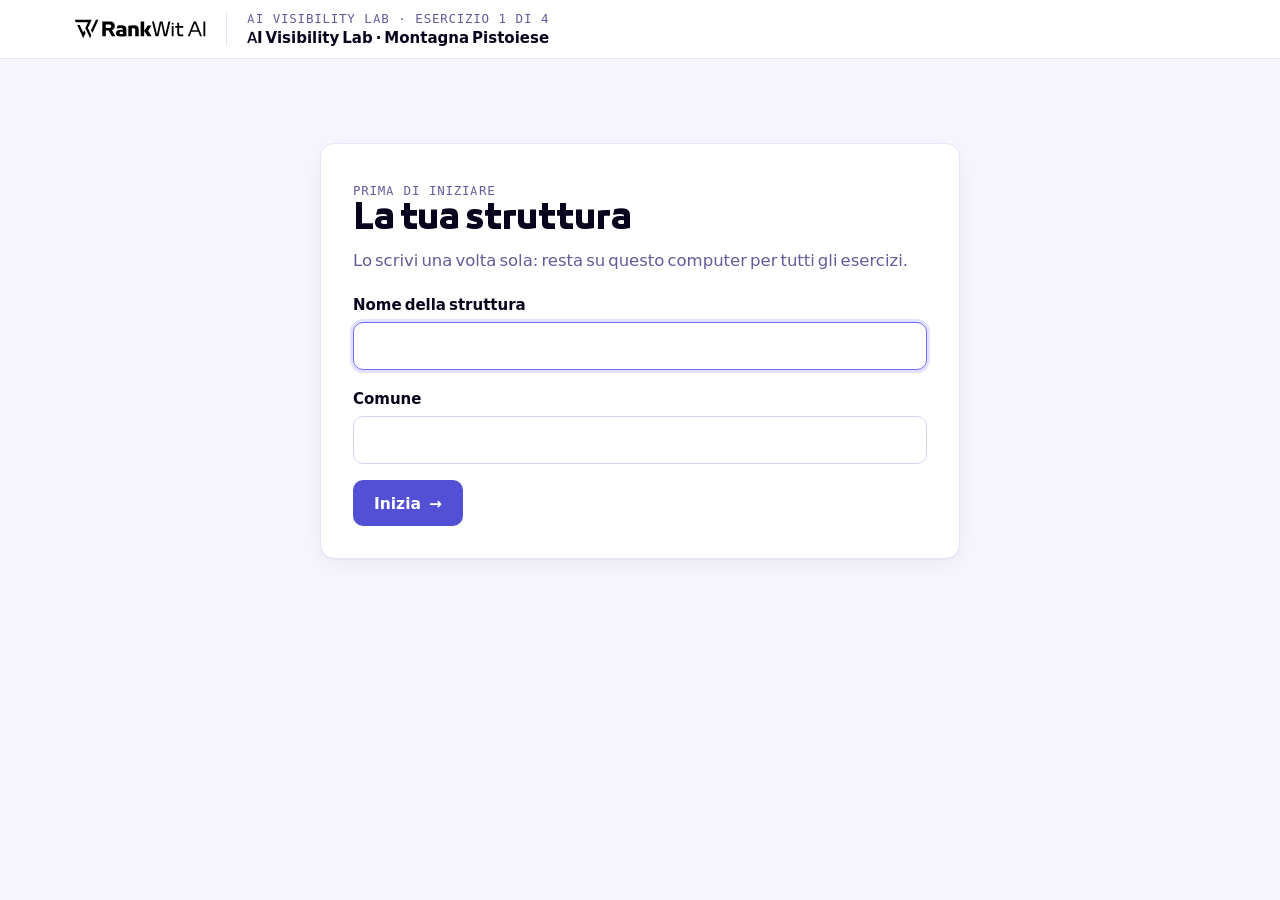
==== esercizio-1.html @ 00533e3e "Esercizi dell'AI Visibility Lab: portale per i partecipanti Quattro esercizi su pagine separate, sen" ====
<!doctype html>
<html lang="it">
<head>
  <meta charset="utf-8">
  <meta name="viewport" content="width=device-width, initial-scale=1">
  <title>Esercizio 1 · Le domande dei tuoi ospiti · RankWit AI</title>
  <meta name="robots" content="noindex">
  <link rel="icon" href="assets/brand/rankwit-mark-black.svg" type="image/svg+xml">
  <link rel="preload" href="assets/fonts/plus-jakarta-sans.woff2" as="font" type="font/woff2" crossorigin>
  <link rel="stylesheet" href="assets/app.css">
</head>
<body data-page="esercizio" data-ex="1">
  <a class="skip" href="#main">Vai al contenuto</a>
  <div id="app"></div>
  <noscript><p style="padding:24px">Il portale ha bisogno di JavaScript attivo.</p></noscript>
  <script src="evento.js"></script>
  <script src="assets/marks.js"></script>
  <script src="assets/data.js"></script>
  <script src="assets/store.js"></script>
  <script src="assets/app.js"></script>
</body>
</html>
---- assets/app.css ----
@font-face { font-family: "29LT Bukra"; font-style: normal; font-weight: 700; font-display: swap; src: url("fonts/bukra-700.woff2") format("woff2"); }
@font-face { font-family: "Plus Jakarta Sans"; font-style: normal; font-weight: 300 800; font-display: swap; src: url("fonts/plus-jakarta-sans.woff2") format("woff2"); }
@font-face { font-family: "DM Mono"; font-style: normal; font-weight: 400; font-display: swap; src: url("fonts/dm-mono-400.woff2") format("woff2"); }
@font-face { font-family: "DM Mono"; font-style: normal; font-weight: 500; font-display: swap; src: url("fonts/dm-mono-500.woff2") format("woff2"); }

:root {
  --page: #f7f6fe;
  --surface: #ffffff;
  --ink: #09041d;
  --ink-2: #3a3566;
  --muted: #625c99;
  --accent: #706ef8;
  --accent-text: #5350d6;
  --accent-dark: #3c3aab;
  --accent-soft: #efeefe;
  --track: #e6e4f8;
  --line: #e6e4f8;
  --line-2: #d6d3f0;
  --ok: #1f9d63;
  --error: #b8324a;
  --error-soft: #fdf0f2;
  --warn-soft: #fff6e6;
  --r-correct: #403eb2;
  --r-partial: #b4b1c4;
  --r-wrong: #d6455f;
  --radius: 14px;
  --shadow: 0 1px 2px rgba(9, 4, 29, .04), 0 6px 24px rgba(9, 4, 29, .05);
  --head: "29LT Bukra", "Plus Jakarta Sans", system-ui, sans-serif;
  --body: "Plus Jakarta Sans", system-ui, -apple-system, "Segoe UI", sans-serif;
  --mono: "DM Mono", ui-monospace, "SFMono-Regular", Menlo, monospace;
}

* { box-sizing: border-box; }
html { -webkit-text-size-adjust: 100%; }
body { margin: 0; background: var(--page); color: var(--ink); font: 400 16.5px/1.55 var(--body); }
img, svg { display: block; }
a { color: var(--accent-text); text-underline-offset: 3px; }
a:hover { color: var(--accent-dark); }
h1, h2, h3 { font-family: var(--head); font-weight: 700; line-height: 1.15; margin: 0; letter-spacing: -.005em; }
h1 { font-size: clamp(24px, 3vw, 32px); }
h2 { font-size: 20px; }
h3 { font-size: 16px; }
p { margin: 0; }
:focus-visible { outline: 3px solid var(--accent); outline-offset: 2px; border-radius: 6px; }
.sr { position: absolute; width: 1px; height: 1px; overflow: hidden; clip: rect(0 0 0 0); white-space: nowrap; }
.mono, .label { font-family: var(--mono); font-size: 12.5px; letter-spacing: .06em; text-transform: uppercase; color: var(--muted); }
.muted { color: var(--muted); }
.small { font-size: 14px; }
.stack > * + * { margin-top: 16px; }
.row { display: flex; gap: 12px; align-items: center; flex-wrap: wrap; }
.spacer { flex: 1; }

/* ---------- barra in alto ---------- */
.bar { position: sticky; top: 0; z-index: 20; background: rgba(255, 255, 255, .92); backdrop-filter: blur(8px); border-bottom: 1px solid var(--line); }
.bar-in { max-width: 1180px; margin: 0 auto; padding: 12px 24px; display: flex; align-items: center; gap: 20px; }
.brand img { width: 132px; height: auto; }
.bar-event { display: flex; flex-direction: column; line-height: 1.25; padding-left: 20px; border-left: 1px solid var(--line); min-width: 0; }
.bar-event strong { font-weight: 600; font-size: 15px; white-space: nowrap; overflow: hidden; text-overflow: ellipsis; }
.bar-right { margin-left: auto; display: flex; align-items: center; gap: 16px; font-size: 14px; color: var(--muted); }
.save { display: inline-flex; align-items: center; gap: 8px; white-space: nowrap; }
.save::before { content: ""; width: 8px; height: 8px; border-radius: 50%; background: var(--ok); }
.save.is-saving::before { background: var(--accent); animation: pulse 1s infinite; }
.save.is-error::before { background: var(--error); }
.save.is-error { color: var(--error); }
@keyframes pulse { 50% { opacity: .3; } }
.code-chip { font-family: var(--mono); font-size: 13px; color: var(--ink-2); background: var(--accent-soft); border-radius: 999px; padding: 4px 10px; white-space: nowrap; }

/* ---------- passi ---------- */
.steps { max-width: 1180px; margin: 0 auto; padding: 0 24px; display: flex; gap: 6px; overflow-x: auto; }
.steps a { display: flex; align-items: center; gap: 10px; padding: 14px 14px 12px; color: var(--muted); text-decoration: none; border-bottom: 2px solid transparent; white-space: nowrap; font-weight: 500; }
.steps a .n { width: 26px; height: 26px; border-radius: 50%; display: grid; place-items: center; font: 500 13px var(--mono); border: 1.5px solid var(--line-2); color: var(--muted); background: var(--surface); }
.steps a.is-current { color: var(--ink); border-bottom-color: var(--accent-text); }
.steps a.is-current .n { border-color: var(--accent-text); color: var(--accent-text); }
.steps a.is-done .n { background: var(--accent-text); border-color: var(--accent-text); color: #fff; }
.steps a:hover { color: var(--ink); }

/* ---------- impaginazione ---------- */
.wrap { max-width: 1180px; margin: 0 auto; padding: 36px 24px 96px; }
.narrow { max-width: 640px; }
.head { margin-bottom: 28px; }
.head .label { display: block; margin-bottom: 10px; }
.head p { margin-top: 10px; color: var(--ink-2); max-width: 720px; font-size: 17.5px; }
.card { background: var(--surface); border: 1px solid var(--line); border-radius: var(--radius); padding: 24px; box-shadow: var(--shadow); }
.card + .card { margin-top: 16px; }
.section { margin-top: 36px; }
.section > h2 { margin-bottom: 14px; }
.grid-3 { display: grid; grid-template-columns: repeat(3, minmax(0, 1fr)); gap: 16px; }
.grid-2 { display: grid; grid-template-columns: repeat(2, minmax(0, 1fr)); gap: 20px; }
.pager { display: flex; gap: 12px; align-items: center; margin-top: 40px; padding-top: 24px; border-top: 1px solid var(--line); }

/* ---------- moduli ---------- */
.field { display: block; }
.field > span { display: block; font-weight: 600; font-size: 15px; margin-bottom: 6px; }
.field > small { display: block; color: var(--muted); font-size: 13.5px; margin-top: 6px; }
input[type=text], input[type=email], input[type=password], input[type=date], input[type=number], input[type=url], select, textarea {
  width: 100%; font: inherit; font-size: 16px; color: var(--ink); background: var(--surface);
  border: 1px solid var(--line-2); border-radius: 10px; padding: 11px 13px; transition: border-color .15s, box-shadow .15s;
}
textarea { resize: vertical; min-height: 84px; line-height: 1.5; }
input:focus, select:focus, textarea:focus { outline: none; border-color: var(--accent); box-shadow: 0 0 0 3px rgba(112, 110, 248, .2); }
input[aria-invalid=true], select[aria-invalid=true] { border-color: var(--error); }
.check { display: flex; gap: 12px; align-items: flex-start; font-size: 15.5px; }
.check input { width: 20px; height: 20px; margin: 2px 0 0; accent-color: var(--accent-text); flex: none; }
.err { color: var(--error); font-size: 14px; margin-top: 6px; }
.form-grid { display: grid; grid-template-columns: 1fr 1fr; gap: 18px; }
.form-grid .full { grid-column: 1 / -1; }

.btn { display: inline-flex; align-items: center; justify-content: center; gap: 8px; font: 600 15.5px var(--body); padding: 12px 20px; border-radius: 10px; border: 1px solid transparent; cursor: pointer; text-decoration: none; transition: background .15s, border-color .15s, color .15s; }
.btn.primary { background: var(--accent-text); color: #fff; }
.btn.primary:hover { background: var(--accent-dark); color: #fff; }
.btn.ghost { background: var(--surface); color: var(--ink); border-color: var(--line-2); }
.btn.ghost:hover { border-color: var(--accent); color: var(--accent-dark); }
.btn.danger { background: var(--surface); color: var(--error); border-color: #efc4cc; }
.btn.small { padding: 7px 12px; font-size: 14px; border-radius: 8px; }
.btn[disabled] { opacity: .45; cursor: not-allowed; }
.arrow { font-family: var(--body); }

/* scelta a segmenti */
.seg { display: inline-flex; border: 1px solid var(--line-2); border-radius: 10px; overflow: hidden; background: var(--surface); }
.seg label { position: relative; cursor: pointer; }
.seg input { position: absolute; opacity: 0; inset: 0; cursor: pointer; }
.seg span { display: block; padding: 8px 14px; font-size: 14.5px; font-weight: 600; color: var(--ink-2); border-right: 1px solid var(--line-2); }
.seg label:last-child span { border-right: 0; }
.seg input:checked + span { background: var(--ink); color: #fff; }
.seg input:focus-visible + span { outline: 3px solid var(--accent); outline-offset: -3px; }
.seg input[value=corretta]:checked + span, .seg input[value=si]:checked + span { background: var(--r-correct); }
.seg input[value=errata]:checked + span, .seg input[value=no]:checked + span { background: var(--r-wrong); }
.seg input[value=incompleta]:checked + span, .seg input[value=in_parte]:checked + span { background: #6f6b88; }

/* ---------- blocchi di contenuto ---------- */
.qbox { background: var(--surface); border: 1px solid var(--line); border-left: 4px solid var(--accent-text); border-radius: 10px; padding: 18px 20px; }
.qbox .q { font-size: 19px; font-weight: 600; margin-top: 4px; }
.qbox .meta { margin-top: 8px; font-size: 13.5px; color: var(--muted); }
.mine { background: var(--accent-soft); border-radius: 10px; padding: 14px 16px; font-size: 15.5px; }
.mine .label { display: block; margin-bottom: 4px; }

.engine { display: flex; flex-direction: column; background: var(--surface); border: 1px solid var(--line); border-radius: var(--radius); box-shadow: var(--shadow); min-height: 220px; }
.engine-head { display: flex; align-items: center; gap: 10px; padding: 14px 18px; border-bottom: 1px solid var(--line); }
.engine-head svg { width: 20px; height: 20px; fill: var(--ink); }
.engine-head strong { font-weight: 700; }
.engine-head .tag { margin-left: auto; }
.engine-body { padding: 16px 18px; font-size: 15.5px; color: var(--ink-2); flex: 1; }
.engine-body mark { background: #fff1c7; color: var(--ink); padding: 0 2px; border-radius: 3px; }
.engine-src { padding: 0 18px 14px; font-size: 13px; color: var(--muted); }
.engine-src ul { list-style: none; margin: 6px 0 0; padding: 0; display: flex; flex-wrap: wrap; gap: 6px; }
.engine-src li { background: var(--page); border: 1px solid var(--line); border-radius: 999px; padding: 2px 10px; }
.engine-foot { padding: 14px 18px; border-top: 1px solid var(--line); display: flex; flex-direction: column; gap: 10px; background: #fcfcff; border-radius: 0 0 var(--radius) var(--radius); }
.engine-foot .ask { font-weight: 600; font-size: 14.5px; }
.engine-foot textarea { min-height: 56px; font-size: 14.5px; }
.engine.is-error { border-color: #efc4cc; }
.engine.is-error .engine-body { color: var(--ink); }
.engine.is-error .engine-body p + p { margin-top: 8px; color: var(--ink-2); font-size: 14.5px; }
.tag { font-family: var(--mono); font-size: 11.5px; letter-spacing: .05em; text-transform: uppercase; color: var(--muted); border: 1px solid var(--line-2); border-radius: 999px; padding: 2px 8px; white-space: nowrap; }
.tag.ok { color: var(--ok); border-color: #bfe8d3; }
.tag.err { color: var(--error); border-color: #efc4cc; }
.tag.accent { color: var(--accent-text); border-color: #cfcdfb; }

.skeleton { display: grid; gap: 10px; }
.skeleton i { display: block; height: 12px; border-radius: 6px; background: linear-gradient(90deg, var(--track), #f3f2fd, var(--track)); background-size: 200% 100%; animation: shimmer 1.2s infinite linear; }
.skeleton i:nth-child(3n) { width: 70%; }
@keyframes shimmer { to { background-position: -200% 0; } }

.note { background: var(--warn-soft); border: 1px solid #f6e0b5; border-radius: 10px; padding: 12px 16px; font-size: 14.5px; color: #5c4510; }
.note.info { background: var(--accent-soft); border-color: #dcdafc; color: var(--ink-2); }
.alert { background: var(--error-soft); border: 1px solid #efc4cc; border-radius: 10px; padding: 12px 16px; color: var(--error); font-size: 15px; }

/* ---------- esercizio 1 ---------- */
.faq-list { counter-reset: faq; display: grid; gap: 14px; }
.faq-item { display: grid; grid-template-columns: 40px 1fr; gap: 6px 16px; background: var(--surface); border: 1px solid var(--line); border-radius: var(--radius); padding: 18px 20px; }
.faq-item .num { grid-row: span 2; font: 500 14px var(--mono); color: var(--muted); padding-top: 12px; }
.faq-item .num.is-done { color: var(--accent-text); }
.faq-item input[type=text] { font-weight: 600; padding-left: 10px; background: var(--surface); border-color: var(--line-2); }
.faq-item input[type=text]:hover { border-color: var(--accent); }
.faq-item textarea { min-height: 70px; }
.counter { font-family: var(--mono); font-size: 14px; color: var(--muted); }
.faq-out { display: grid; grid-template-columns: 1fr 1fr; gap: 20px; margin-top: 20px; }
.preview { background: var(--surface); border: 1px solid var(--line); border-radius: var(--radius); padding: 24px; max-height: 520px; overflow: auto; }
.preview h2 { font-size: 22px; margin-bottom: 14px; }
.preview details { border-top: 1px solid var(--line); padding: 12px 0; }
.preview summary { cursor: pointer; font-weight: 600; }
.preview details p { margin-top: 8px; color: var(--ink-2); }
pre.code { margin: 0; background: #120d2b; color: #e8e6ff; border-radius: var(--radius); padding: 20px; font: 13px/1.55 var(--mono); overflow: auto; max-height: 520px; white-space: pre-wrap; word-break: break-word; }

/* ---------- esercizio 3 ---------- */
.pick { display: grid; gap: 10px; }
.pick label { display: flex; gap: 12px; align-items: flex-start; background: var(--surface); border: 1px solid var(--line); border-radius: 10px; padding: 12px 14px; cursor: pointer; }
.pick label:has(input:checked) { border-color: var(--accent); background: #fbfbff; }
.pick input { width: 20px; height: 20px; margin: 2px 0 0; accent-color: var(--accent-text); flex: none; }
.pick .a { display: block; color: var(--muted); font-size: 14.5px; margin-top: 2px; }
.qblock { margin-top: 36px; padding-top: 28px; border-top: 1px solid var(--line); }
.qblock:first-of-type { border-top: 0; padding-top: 0; }
.qblock > * + * { margin-top: 14px; }

/* ---------- fine ---------- */
.tiles { display: grid; grid-template-columns: repeat(4, minmax(0, 1fr)); gap: 14px; }
.tile { background: var(--surface); border: 1px solid var(--line); border-radius: var(--radius); padding: 18px 20px; }
.tile .big { font: 700 30px/1.1 var(--head); margin: 8px 0 6px; }
.tile p { font-size: 14.5px; color: var(--ink-2); }
blockquote.quote { margin: 0; font-size: 20px; font-weight: 600; border-left: 4px solid var(--accent-text); padding: 4px 0 4px 18px; }

/* ---------- home ---------- */
.home { min-height: calc(100vh - 70px); display: grid; place-items: center; padding: 40px 16px; }
.home .card { width: min(520px, 100%); padding: 36px; }
.home h1 { margin-bottom: 10px; }
.home form { display: flex; gap: 10px; margin-top: 22px; }
.home input { font: 500 18px var(--mono); letter-spacing: .04em; }

/* ---------- pannello ---------- */
.admin-nav { display: flex; gap: 4px; }
.admin-nav a { padding: 8px 12px; border-radius: 8px; color: var(--ink-2); text-decoration: none; font-weight: 600; font-size: 15px; }
.admin-nav a.is-current { background: var(--accent-soft); color: var(--accent-dark); }
.tabs { display: flex; gap: 4px; border-bottom: 1px solid var(--line); margin: 28px 0 24px; overflow-x: auto; }
.tabs a { padding: 12px 14px; text-decoration: none; color: var(--muted); font-weight: 600; border-bottom: 2px solid transparent; margin-bottom: -1px; white-space: nowrap; }
.tabs a.is-current { color: var(--ink); border-bottom-color: var(--accent-text); }
.kpis { display: grid; grid-template-columns: repeat(4, minmax(0, 1fr)); gap: 14px; }
.kpi { background: var(--surface); border: 1px solid var(--line); border-radius: var(--radius); padding: 16px 18px; }
.kpi .v { font: 700 28px/1.1 var(--head); margin-top: 8px; }
.kpi .v small { font: 500 15px var(--body); color: var(--muted); }
.kpi p { font-size: 13.5px; color: var(--muted); margin-top: 6px; }
.url-box { display: flex; align-items: center; gap: 10px; background: var(--surface); border: 1px solid var(--line); border-radius: 10px; padding: 8px 8px 8px 14px; font: 500 15px var(--mono); }
.table-wrap { overflow-x: auto; background: var(--surface); border: 1px solid var(--line); border-radius: var(--radius); }
table.t { width: 100%; border-collapse: collapse; font-size: 14.5px; }
table.t th { text-align: left; font: 500 12px var(--mono); letter-spacing: .06em; text-transform: uppercase; color: var(--muted); padding: 12px 14px; border-bottom: 1px solid var(--line); white-space: nowrap; background: #fcfcff; }
table.t td { padding: 11px 14px; border-bottom: 1px solid var(--line); vertical-align: middle; }
table.t tr:last-child td { border-bottom: 0; }
table.t td.num, table.t th.num { text-align: right; font-variant-numeric: tabular-nums; }
.dots { display: inline-flex; gap: 6px; }
.dots i { width: 12px; height: 12px; border-radius: 50%; border: 1.5px solid var(--line-2); background: var(--surface); }
.dots i.is-done { background: var(--accent-text); border-color: var(--accent-text); }
.dots i.is-current { border-color: var(--accent-text); box-shadow: inset 0 0 0 2.5px var(--surface), inset 0 0 0 6px var(--accent); }
.status { display: inline-flex; align-items: center; gap: 6px; font-size: 14px; font-weight: 600; }
.status::before { content: ""; width: 8px; height: 8px; border-radius: 50%; background: var(--muted); }
.status.aperto::before { background: var(--ok); }
.status.chiuso::before { background: var(--error); }
.filters { display: flex; gap: 8px; align-items: center; flex-wrap: wrap; margin-bottom: 14px; }
.pill { border: 1px solid var(--line-2); background: var(--surface); border-radius: 999px; padding: 6px 12px; font: 600 14px var(--body); color: var(--ink-2); cursor: pointer; }
.pill[aria-pressed=true] { background: var(--ink); border-color: var(--ink); color: #fff; }
.stage-bars { display: grid; gap: 8px; margin-top: 10px; }
.stage-bars div { display: grid; grid-template-columns: 120px 1fr 36px; gap: 10px; align-items: center; font-size: 14px; }
.stage-bars b { height: 10px; border-radius: 0 4px 4px 0; background: var(--accent); display: block; min-width: 2px; }
.stage-bars .num { text-align: right; font-variant-numeric: tabular-nums; color: var(--ink-2); }

/* grafici dei risultati */
.chart { margin-top: 6px; }
.chart-row { display: grid; grid-template-columns: 120px 1fr; gap: 14px; align-items: center; padding: 8px 0; }
.chart-row .who { display: flex; align-items: center; gap: 8px; font-weight: 600; font-size: 14.5px; }
.chart-row .who svg { width: 16px; height: 16px; fill: var(--ink); }
.stackbar { display: flex; gap: 2px; height: 26px; }
.stackbar span { display: flex; align-items: center; padding: 0 8px; font: 500 12.5px var(--mono); color: #fff; min-width: 0; overflow: hidden; white-space: nowrap; cursor: default; }
.stackbar span:first-child { border-radius: 4px 0 0 4px; }
.stackbar span:last-child { border-radius: 0 4px 4px 0; }
.stackbar span.c { background: var(--r-correct); }
.stackbar span.p { background: var(--r-partial); color: var(--ink); }
.stackbar span.w { background: var(--r-wrong); }
.onebar { display: grid; grid-template-columns: 1fr 64px; gap: 10px; align-items: center; }
.onebar .track { height: 14px; background: var(--track); border-radius: 0 4px 4px 0; }
.onebar .track b { display: block; height: 100%; background: var(--accent-text); border-radius: 0 4px 4px 0; }
.onebar .v { font: 500 14px var(--mono); color: var(--ink-2); text-align: right; }
.legend { display: flex; gap: 16px; flex-wrap: wrap; font-size: 13.5px; color: var(--ink-2); margin-bottom: 6px; }
.legend i { display: inline-block; width: 12px; height: 12px; border-radius: 3px; margin-right: 6px; vertical-align: -1px; }
.tip { position: fixed; z-index: 50; pointer-events: none; background: var(--ink); color: #fff; font-size: 13.5px; padding: 8px 10px; border-radius: 8px; max-width: 260px; box-shadow: var(--shadow); }
.notes-list { list-style: none; margin: 0; padding: 0; display: grid; gap: 8px; }
.notes-list li { background: var(--surface); border: 1px solid var(--line); border-radius: 10px; padding: 10px 14px; font-size: 15px; }
.export-list { display: grid; gap: 10px; }
.export-list .item { display: grid; grid-template-columns: 1fr auto auto; gap: 16px; align-items: center; background: var(--surface); border: 1px solid var(--line); border-radius: 12px; padding: 14px 18px; }
.export-list .item p { font-size: 14px; color: var(--muted); margin-top: 2px; }
.export-list .item.main { border-color: #cfcdfb; background: #fbfbff; }
.toast { position: fixed; left: 50%; bottom: 24px; transform: translateX(-50%); background: var(--ink); color: #fff; padding: 12px 18px; border-radius: 10px; font-size: 15px; z-index: 60; box-shadow: var(--shadow); max-width: calc(100% - 32px); }
.empty { text-align: center; padding: 48px 16px; color: var(--muted); }
.consent { border: 1px solid var(--line); border-radius: 12px; padding: 16px 18px; background: #fcfcff; }
.consent details { margin-top: 10px; font-size: 14.5px; color: var(--ink-2); }
.consent details summary { cursor: pointer; color: var(--accent-text); font-weight: 600; }
.consent details div { margin-top: 10px; display: grid; gap: 8px; }
.prompt-row { display: grid; grid-template-columns: auto 1fr auto; gap: 12px; align-items: start; }
.prompt-row input[type=radio] { width: 20px; height: 20px; margin-top: 12px; accent-color: var(--accent-text); }

@media (max-width: 900px) {
  .grid-3, .faq-out, .grid-2 { grid-template-columns: 1fr; }
  .tiles, .kpis { grid-template-columns: repeat(2, minmax(0, 1fr)); }
}
@media (max-width: 640px) {
  body { font-size: 16px; }
  .bar-in { padding: 10px 16px; gap: 12px; flex-wrap: wrap; }
  .brand img { width: 120px; }
  .bar-event { border-left: 0; padding-left: 0; order: 3; width: 100%; }
  .bar-right .save-text { display: none; }
  .steps { padding: 0 8px; }
  .steps a { padding: 12px 8px 10px; gap: 6px; }
  .steps a .t { display: none; }
  .steps a.is-current .t { display: inline; }
  .wrap { padding: 24px 16px 72px; }
  .form-grid { grid-template-columns: 1fr; }
  .faq-item { grid-template-columns: 1fr; padding: 14px; }
  .faq-item .num { grid-row: auto; padding-top: 0; }
  .tiles, .kpis { grid-template-columns: 1fr 1fr; }
  .chart-row { grid-template-columns: 1fr; gap: 6px; }
  .export-list .item { grid-template-columns: 1fr; }
  .home .card { padding: 24px; }
  .home form { flex-direction: column; }
  .pager { flex-wrap: wrap; }
  .pager .btn { flex: 1; }
}
@media (prefers-reduced-motion: reduce) {
  *, *::before { animation: none !important; transition: none !important; }
}

/* accesso */
.access-grid { display: grid; grid-template-columns: minmax(0, 1.7fr) minmax(0, 1fr); gap: 20px; align-items: start; }
@media (max-width: 900px) { .access-grid { grid-template-columns: 1fr; } }

.engine-foot .seg { align-self: flex-start; }
.engine-foot > .btn { align-self: flex-start; }

/* schede dei motori (versione senza API) */
.steps-in { display: grid; gap: 14px; }
.step { display: grid; grid-template-columns: 24px minmax(0, 1fr); gap: 10px; align-items: start; }
.step .sn { width: 22px; height: 22px; border-radius: 50%; display: grid; place-items: center; font: 500 12px var(--mono); color: var(--accent-text); border: 1.5px solid #cfcdfb; margin-top: 4px; }
.paste > span { display: block; font-weight: 600; font-size: 14.5px; margin-bottom: 6px; color: var(--ink); }
.paste textarea { font-size: 14px; min-height: 96px; }
.hint { color: var(--ink-2); padding-left: 34px; min-height: 0; }
.hint:empty { display: none; }
.rates { display: grid; gap: 10px; }
.rate-row { display: grid; gap: 6px; }
.rate-row .ask { font-weight: 600; font-size: 14.5px; }
.rate-row .seg { justify-self: start; }
.rates textarea { min-height: 56px; font-size: 14.5px; }
.linkbtn { align-self: flex-start; background: none; border: 0; padding: 2px 0; font: 500 13.5px var(--body); color: var(--muted); text-decoration: underline; text-underline-offset: 3px; cursor: pointer; }
.linkbtn:hover { color: var(--error); }
.engine.is-off { opacity: .85; border-style: dashed; }
.mine-list { margin: 6px 0 0; padding-left: 22px; display: grid; gap: 6px; }
.mine-list strong { display: block; }
.engine-body .btn.small { font-size: 14.5px; }

/* versione a pagine separate */
.copybox { background: var(--surface); border: 2px solid var(--accent-text); border-radius: var(--radius); padding: 22px 24px; box-shadow: var(--shadow); }
.copybox .copy-title { font-weight: 700; font-size: 17px; color: var(--accent-dark); }
.copybox .q { font-size: 20px; font-weight: 600; margin: 12px 0 16px; line-height: 1.4; user-select: all; }
.copybox.is-write { border-style: dashed; }
.copybox .mine-list { margin-top: 12px; }
.copybox .mine-list li span { display: block; font-size: 14.5px; }
.ex-list, .ex-admin { display: grid; gap: 10px; }
.ex-row, .ex-admin-row { display: grid; grid-template-columns: 36px minmax(0, 1fr) auto; gap: 14px; align-items: center; background: var(--surface); border: 1px solid var(--line); border-radius: 12px; padding: 14px 18px; }
.ex-row > div, .ex-admin-row > div:not(.ex-actions) { display: grid; gap: 2px; }
.ex-row:not(.is-open) { background: #fbfbfe; }
.ex-row:not(.is-open) strong { color: var(--muted); }
.ex-n { width: 32px; height: 32px; border-radius: 50%; display: grid; place-items: center; font: 500 14px var(--mono); border: 1.5px solid var(--line-2); color: var(--muted); background: var(--surface); }
.ex-row.is-open .ex-n { border-color: var(--accent-text); color: var(--accent-text); }
.ex-row.is-done .ex-n { background: var(--accent-text); border-color: var(--accent-text); color: #fff; }
.ex-admin-row { grid-template-columns: 36px minmax(0, 1fr) auto auto; }
.ex-admin .ex-n { border-color: var(--accent-text); color: var(--accent-text); }
@media (max-width: 900px) {
  .ex-admin-row { grid-template-columns: 36px minmax(0, 1fr); }
  .ex-admin-row > :nth-child(n+3) { grid-column: 2; }
}
@media (max-width: 640px) {
  .ex-row { grid-template-columns: 32px minmax(0, 1fr); }
  .ex-row > :last-child { grid-column: 2; justify-self: start; }
  .copybox .q { font-size: 18px; }
}

/* correzioni dell'audit */
.skip { position: absolute; left: -9999px; top: 8px; z-index: 100; background: var(--ink); color: #fff; padding: 10px 14px; border-radius: 8px; font-weight: 600; text-decoration: none; }
.skip:focus { left: 16px; color: #fff; }
main:focus { outline: none; }
.who-chip { font-weight: 600; font-size: 14px; color: var(--ink); max-width: 220px; overflow: hidden; text-overflow: ellipsis; white-space: nowrap; }
.bar-right .linkbtn { font-size: 13.5px; }
input[readonly] { background: var(--page); color: var(--ink-2); cursor: not-allowed; }
@media (max-width: 900px) { .who-chip { display: none; } }

/* versione a questionario */
.name-card { margin: 48px auto; padding: 32px; }
.who-town { white-space: nowrap; }
.faq-gpt { display: grid; gap: 22px; }
.faq-gpt > h2 { margin-bottom: 0; }
.faq-gpt .step { grid-template-columns: 28px minmax(0, 1fr); }
.faq-gpt .step .sn { width: 26px; height: 26px; font-size: 13px; }
.prompt { margin: 10px 0 12px; background: var(--surface); border: 1px solid var(--line-2); border-radius: 10px; padding: 14px 16px; font: 14px/1.55 var(--body); color: var(--ink-2); white-space: pre-wrap; word-break: break-word; max-height: 260px; overflow: auto; }
#faq-gpt { min-height: 160px; font-size: 14.5px; }
@media (max-width: 900px) { .who-town { display: none; } }

/* versione da pubblicare */
.tabs-note { margin-top: 14px; }
.rate-row .ask { font-size: 14px; line-height: 1.35; }

/* «Invia» negli esercizi 2, 3 e 4 */
.send-box { display: flex; gap: 18px; align-items: flex-start; flex-wrap: wrap; padding-top: 24px; border-top: 1px solid var(--line); }
.send-box .btn { min-width: 140px; }
.send-box .ex-status { flex: 1; min-width: 260px; }
.send-box .alert ul { margin: 6px 0 0; padding-left: 20px; }
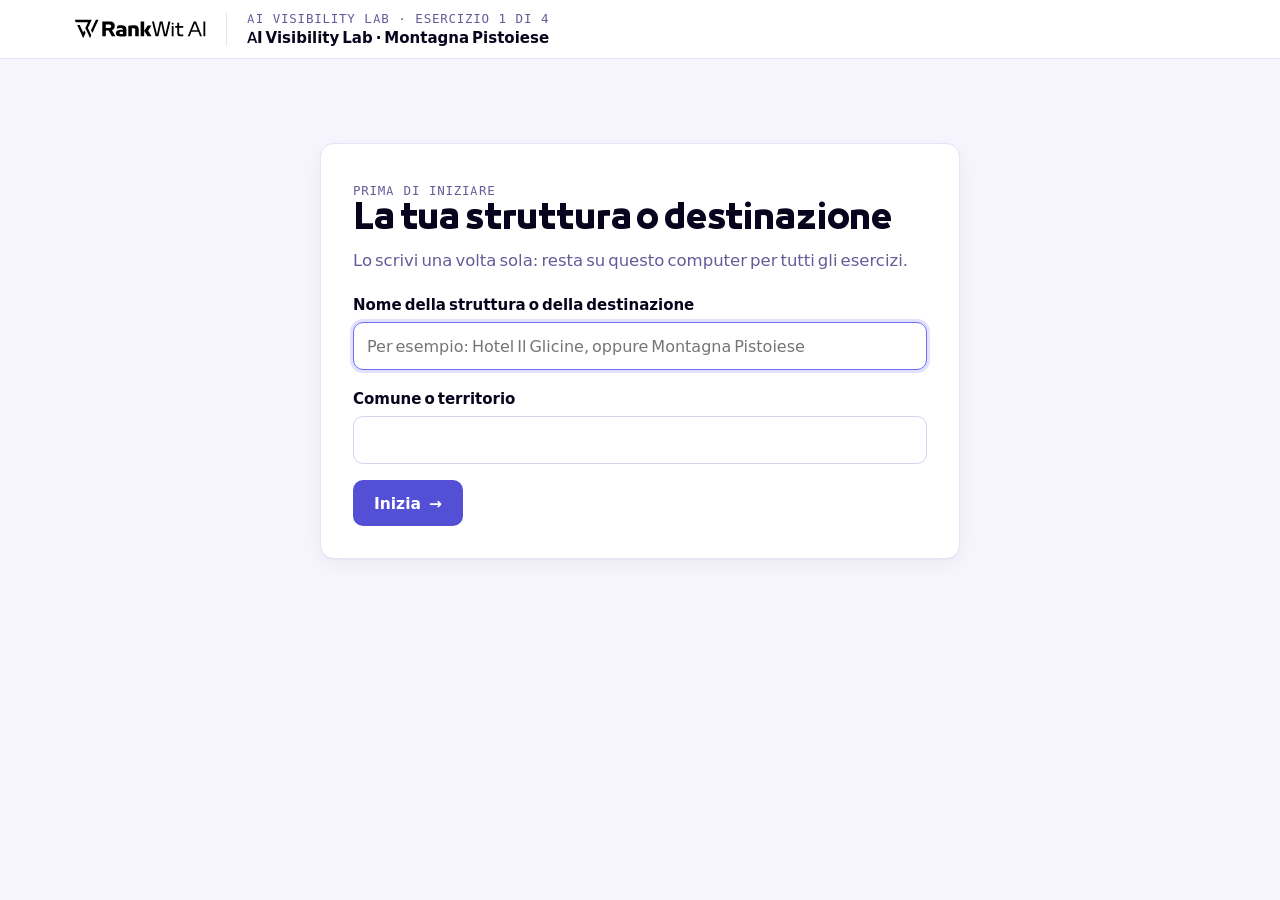
==== commit 6cf58d4b: "Testi validi per hotel e destinazioni (DMO) Prima pagina, titoli e consegne parlano di struttura o d" ====
--- a/esercizio-1.html
+++ b/esercizio-1.html
@@ -3,7 +3,8 @@
 <head>
   <meta charset="utf-8">
   <meta name="viewport" content="width=device-width, initial-scale=1">
-  <title>Esercizio 1 · Le domande dei tuoi ospiti · RankWit AI</title>
+  <meta name="color-scheme" content="only light">
+  <title>Esercizio 1 · Le domande di ospiti e visitatori · RankWit AI</title>
   <meta name="robots" content="noindex">
   <link rel="icon" href="assets/brand/rankwit-mark-black.svg" type="image/svg+xml">
   <link rel="preload" href="assets/fonts/plus-jakarta-sans.woff2" as="font" type="font/woff2" crossorigin>
--- a/assets/app.css
+++ b/assets/app.css
@@ -4,6 +4,8 @@
 @font-face { font-family: "DM Mono"; font-style: normal; font-weight: 500; font-display: swap; src: url("fonts/dm-mono-500.woff2") format("woff2"); }
 
 :root {
+  /* Solo tema chiaro: «only light» impedisce ai browser di scurire la pagina da soli. */
+  color-scheme: only light;
   --page: #f7f6fe;
   --surface: #ffffff;
   --ink: #09041d;
@@ -31,7 +33,7 @@
 }
 
 * { box-sizing: border-box; }
-html { -webkit-text-size-adjust: 100%; }
+html { -webkit-text-size-adjust: 100%; background: var(--page); }
 body { margin: 0; background: var(--page); color: var(--ink); font: 400 16.5px/1.55 var(--body); }
 img, svg { display: block; }
 a { color: var(--accent-text); text-underline-offset: 3px; }
@@ -265,7 +267,7 @@
 .export-list .item { display: grid; grid-template-columns: 1fr auto auto; gap: 16px; align-items: center; background: var(--surface); border: 1px solid var(--line); border-radius: 12px; padding: 14px 18px; }
 .export-list .item p { font-size: 14px; color: var(--muted); margin-top: 2px; }
 .export-list .item.main { border-color: #cfcdfb; background: #fbfbff; }
-.toast { position: fixed; left: 50%; bottom: 24px; transform: translateX(-50%); background: var(--ink); color: #fff; padding: 12px 18px; border-radius: 10px; font-size: 15px; z-index: 60; box-shadow: var(--shadow); max-width: calc(100% - 32px); }
+.toast { position: fixed; left: 50%; bottom: 24px; transform: translateX(-50%); background: var(--surface); color: var(--ink); border: 1px solid var(--line-2); font-weight: 600; padding: 12px 18px; border-radius: 10px; font-size: 15px; z-index: 60; box-shadow: var(--shadow); max-width: calc(100% - 32px); }
 .empty { text-align: center; padding: 48px 16px; color: var(--muted); }
 .consent { border: 1px solid var(--line); border-radius: 12px; padding: 16px 18px; background: #fcfcff; }
 .consent details { margin-top: 10px; font-size: 14.5px; color: var(--ink-2); }
@@ -387,3 +389,10 @@
 .send-box .btn { min-width: 140px; }
 .send-box .ex-status { flex: 1; min-width: 260px; }
 .send-box .alert ul { margin: 6px 0 0; padding-left: 20px; }
+
+/* esercizio 3 aperto: tre domande con la risposta del partecipante */
+.q3-list { display: grid; grid-template-columns: repeat(3, minmax(0, 1fr)); gap: 16px; margin-top: 14px; }
+.q3 { display: grid; gap: 10px; background: var(--page); border-radius: 10px; padding: 12px; }
+.q3 input[type=text] { font-weight: 600; }
+.q3 textarea { min-height: 64px; font-size: 15px; }
+@media (max-width: 900px) { .q3-list { grid-template-columns: 1fr; } }
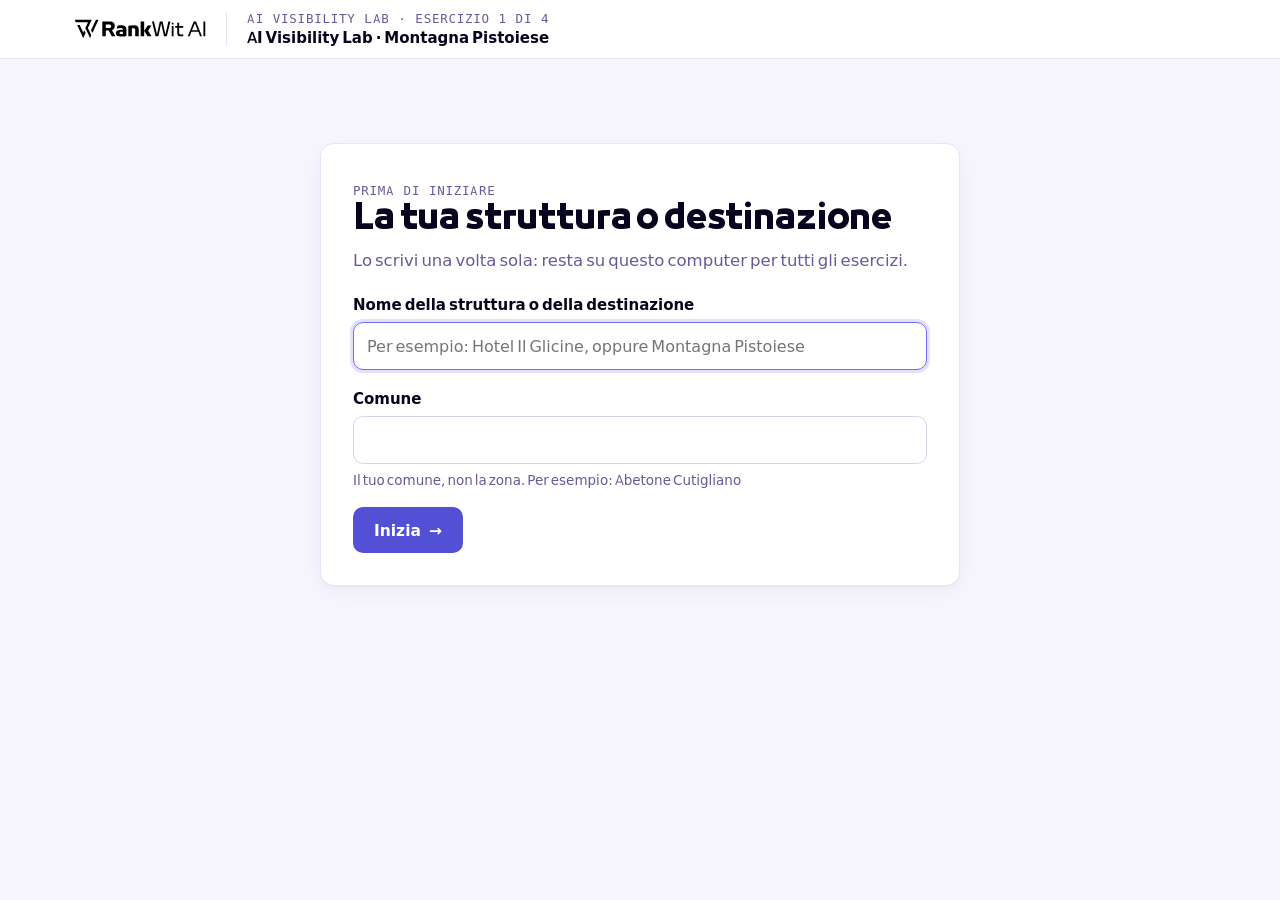
==== commit 70386f34: "Fase 2: le risposte arrivano a RankWit Le risposte vanno su Supabase (UE); «Invia» dice «Inviato» so" ====
--- a/esercizio-1.html
+++ b/esercizio-1.html
@@ -15,9 +15,11 @@
   <div id="app"></div>
   <noscript><p style="padding:24px">Il portale ha bisogno di JavaScript attivo.</p></noscript>
   <script src="evento.js"></script>
+  <script src="server.js"></script>
   <script src="assets/marks.js"></script>
   <script src="assets/data.js"></script>
   <script src="assets/store.js"></script>
+  <script src="assets/sync.js"></script>
   <script src="assets/app.js"></script>
 </body>
 </html>
